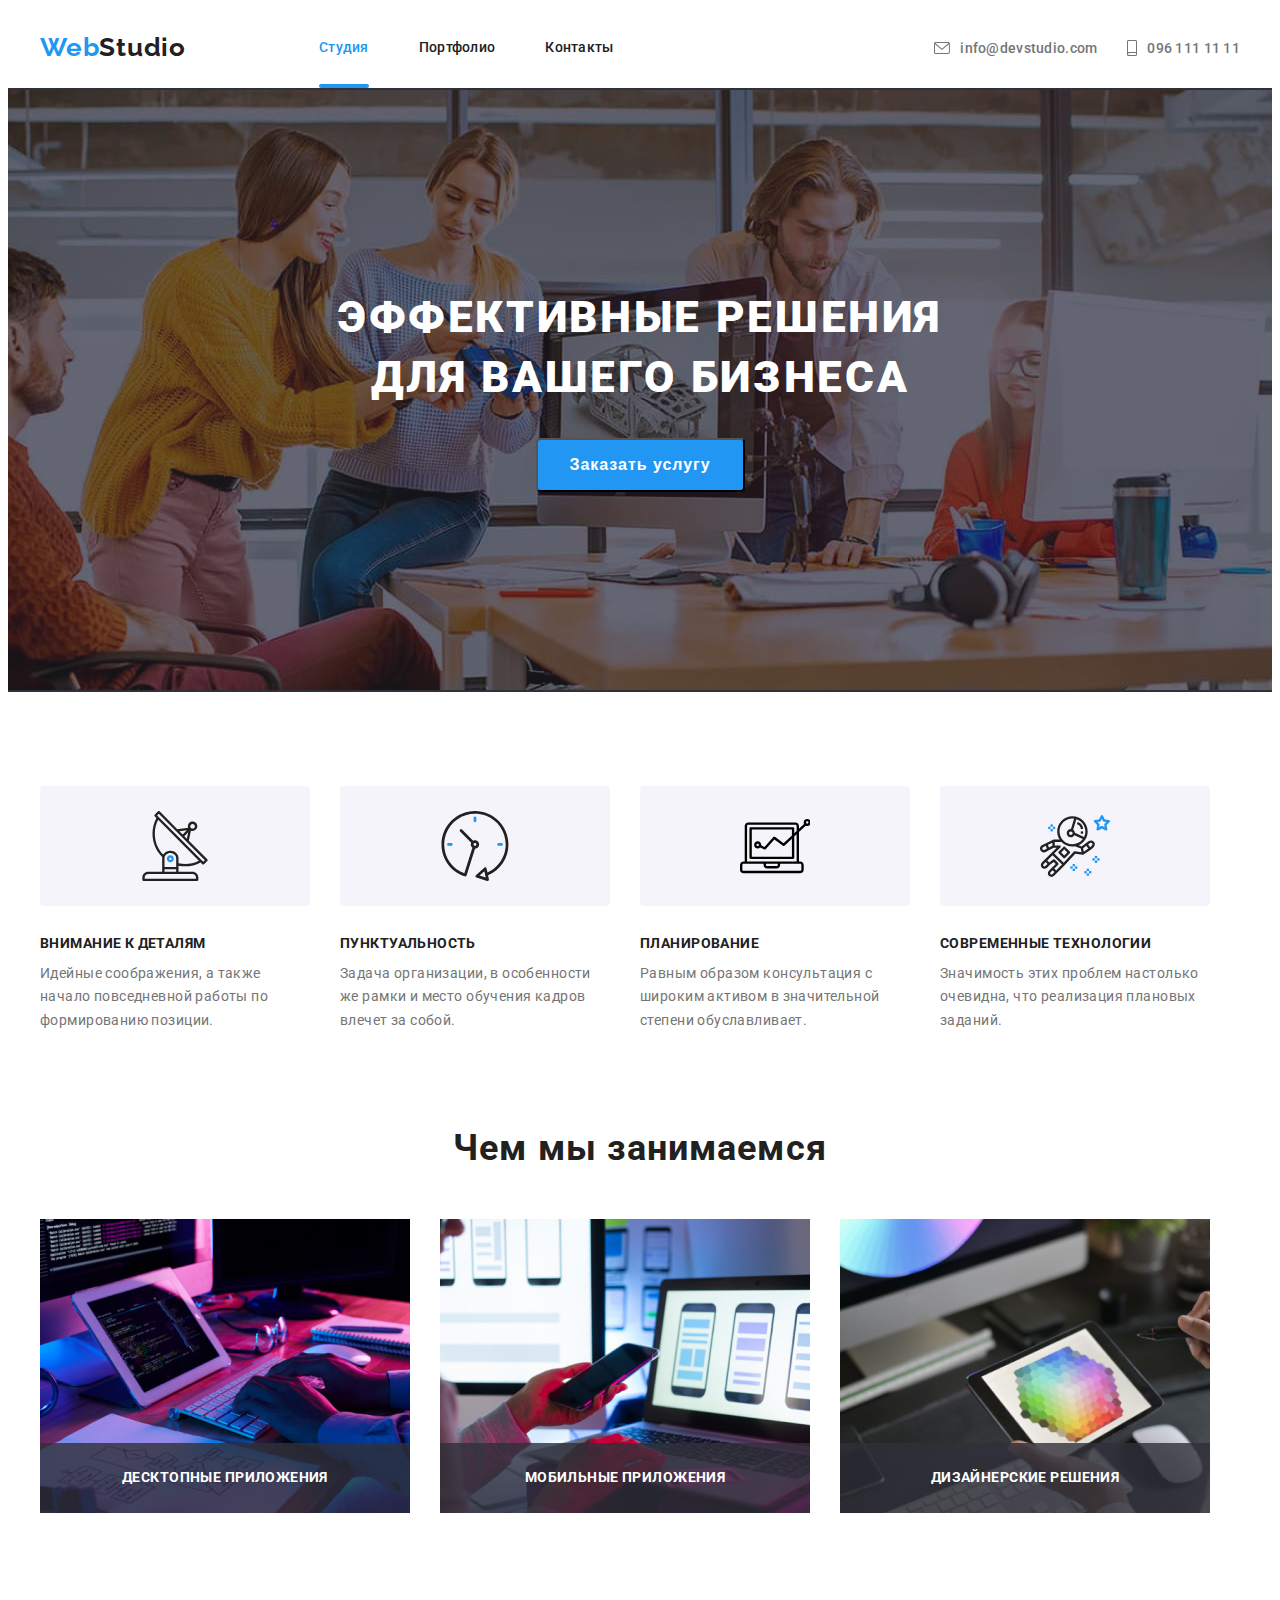
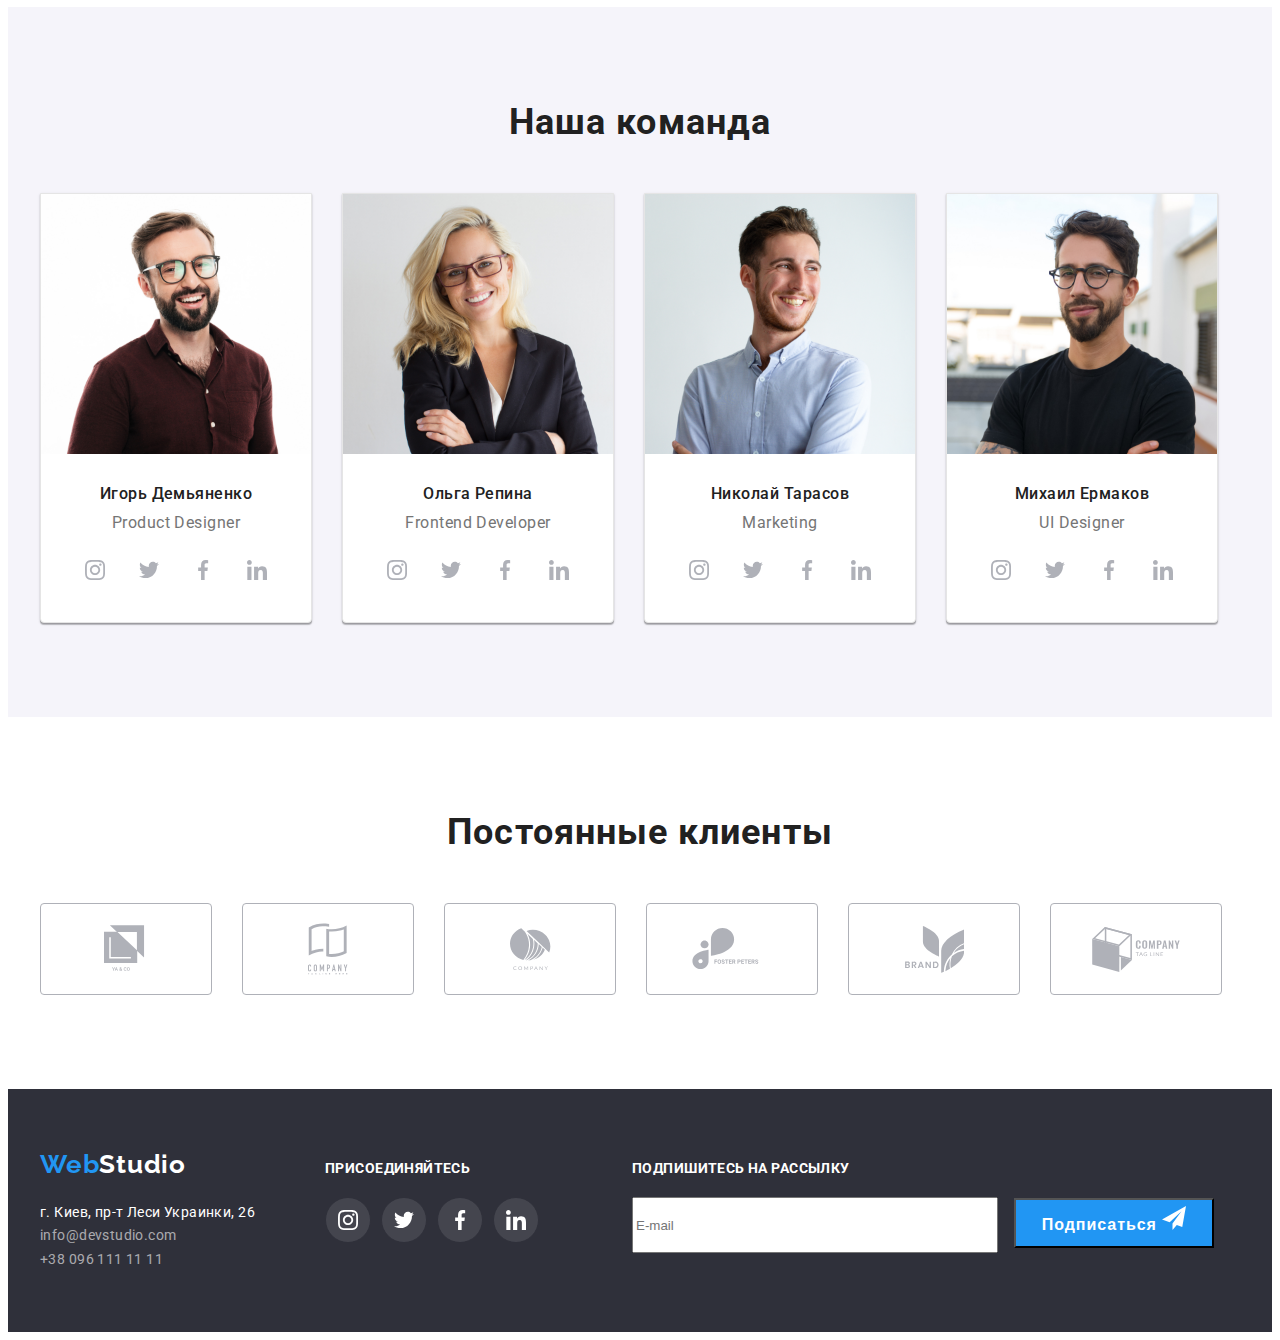
==== index.html @ 097ab473 "update" ====
<!DOCTYPE html>
<html lang="ru">
    <head>
        <meta charset="UTF-8">
        <meta name="viewport" content="width=device-width, initial-scale=1.0">
        <title>Studio</title>
        
        <link rel="preconnect" href="https://fonts.gstatic.com">
        <link href="https://fonts.googleapis.com/css2?family=Raleway:wght@700&family=Roboto:wght@400;500;700;900&display=swap"
            rel="stylesheet">
        <link rel="stylesheet" href="https://cdnjs.cloudflare.com/ajax/libs/modern-normalize/1.0.0/modern-normalize.min.css"
            integrity="sha512-ISS7cAi1PEhQ8jnbJpJZMd29NlhNj4AWYyLOSp2CE/CsHxTCu+r+t0D2yoJudVrd0/8fTVPUVDzY5Tvli75u/g=="
            crossorigin="anonymous" />
        <link rel="stylesheet" href="./css/style.css">
        </head>
<body>
    
<header>
    
    <nav class="container main-nav">
   
        <a href="" class="full-logo"><span class="logo">Web</span><span class="logotwo">Studio</span></a>    
     <ul class="site-nav list">
         <li class="item"><a href="" class="current link">Студия</a></li> 
         <li class="item"><a href="./portfolio.html" class="kont link">Портфолио</a></li> 
         <li class="item"><a href="#address" class="kont link">Контакты</a></li> 
     </ul>
     <ul class="auth-nav list">
         <li class="item">
             <a href="malito:info@devstudio.com" class="link email">
                 <svg class="envelope"><use href="./images/icons.svg#icon-envelope"></use></svg>info@devstudio.com</a></li>
         <li class="item">
             <a href="tel:+380961111111" class="link phone">
             <svg class="smartphone">
                 <use href ="./images/icons.svg#icon-smartphone"></use></svg>096 111 11 11</a></li>
     </ul>
    
    </nav>

    
 </header>
 <main>
     <section class="hero overlay">
        
    <h1 class="hero-text">Эффективные решения для вашего бизнеса</h1>
    <button class="primary-btn" data-modal-open>Заказать услугу</button>
    
   
     </section>


 <section class="whywe-container">
     <div class="container">
     <h2 class="visually-hidden">Why we</h2>
     <ul class="list advan-box">
         <li class="item">
             <div class="svg-box">
             <svg class="antenna"><use href="./images/icons.svg#icon-antenna"></use></svg></div>
             <h3 class="advantages">Внимание к деталям</h3>
             <p class="adv-text">Идейные соображения, а также начало повседневной работы по формированию позиции.</p>
         </li>
         <li class="item">
             <div class="svg-box">
            <svg class="clock">
                <use href="./images/icons.svg#icon-clock"></use>
            </svg></div>
            <h3 class="advantages">Пунктуальность</h3>
            <p class="adv-text">Задача организации, в особенности же рамки и место обучения кадров влечет за собой.</p>
        </li>
        <li class="item">
            <div class="svg-box">
            <svg class="diagram">
                <use href="./images/icons.svg#icon-diagram"></use>
            </svg></div>
            <h3 class="advantages">Планирование</h3>
            <p class="adv-text">Равным образом консультация с широким активом в значительной степени обуславливает.</p>
        </li>
        <li class="item">
            <div class="svg-box">
            <svg class="astronaut">
                <use href="./images/icons.svg#icon-astronaut"></use>
            </svg></div>
            <h3 class="advantages">Современные технологии</h3>
            <p class="adv-text">Значимость этих проблем настолько очевидна, что реализация плановых заданий.</p>
        </li>

     </ul>
   
</div>
 </section>


 <section class="wedo-container">
     <div class="container">
     <h2 class="whatwedo">Чем мы занимаемся</h2>
     <ul class="list wedo-box">
         <li class="do-item"><img src="./images/pic1.jpg" alt="pic1"> <div class="wedo-text-box"><p class="wedo-text">Десктопные приложения</p></div></li>
         <li class="do-item"><img src="./images/pic2.jpg" alt="pic2"><div class="wedo-text-box">
            <p class="wedo-text">Мобильные приложения</p>
        </div></li>
         <li class="do-item"><img src="./images/pic3.jpg" alt="pic3"><div class="wedo-text-box">
            <p class="wedo-text">Дизайнерские решения</p>
        </div></li>
         
     </ul>
</div>
 </section>


 <section class="ourteam-section team-container">
     <div class="container">

     <h2 class="ourteam">Наша команда</h2>
     <ul class="list team-box ">
         <li class="item">
            <img src="./images/ID1.jpg" alt="ph1" width="270">
             <h4 class="ourteam-lead">Игорь Демьяненко</h4>
             <p class="ourteam-position">Product Designer</p>
             <ul class="list list-box">
                 <li class="soclink-box"> <a href="" class="soc-box"> 
                     <svg class="insta">
                     <use href ="./images/icons.svg#icon-instagram"></use></svg></a></li>
                 <li class="soclink-box"> <a href="" class="soc-box">
                      <svg class="twit"><use href="./images/icons.svg#icon-twitter"></use></svg></a></li>
                 <li class="soclink-box"> <a href="" class="soc-box"><svg class="face"><use href="./images/icons.svg#icon-facebook"></use></svg></a></li>
                 <li class="soclink-box"> <a href="" class="soc-box"><svg class="linkd"><use href="./images/icons.svg#icon-linkedin"></use></svg></a></li>
             </ul>
             
         </li>
         <li class="item">
            <img src="./images/OR2.jpg" alt="ph2" width="270">
            <h4 class="ourteam-lead">Ольга Репина</h4>
            <p class="ourteam-position">Frontend Developer</p>
            <ul class="list list-box">
                <li class="soclink-box"> <a href="" class="soc-box">
                        <svg class="insta">
                            <use href="./images/icons.svg#icon-instagram"></use>
                        </svg></a></li>
                <li class="soclink-box"> <a href="" class="soc-box">
                        <svg class="twit">
                            <use href="./images/icons.svg#icon-twitter"></use>
                        </svg></a></li>
                <li class="soclink-box"> <a href="" class="soc-box"><svg class="face">
                            <use href="./images/icons.svg#icon-facebook"></use>
                        </svg></a></li>
                <li class="soclink-box"> <a href="" class="soc-box"><svg class="linkd">
                            <use href="./images/icons.svg#icon-linkedin"></use>
                        </svg></a></li>
            </ul>
            
        </li>
        <li class="item">
            <img src="./images/NT3.jpg" alt="ph3" width="270">
            <h4 class="ourteam-lead">Николай Тарасов</h4>
            <p class="ourteam-position">Marketing</p>
            <ul class="list list-box">
            <li class="soclink-box"> <a href="" class="soc-box">
                    <svg class="insta">
                        <use href="./images/icons.svg#icon-instagram"></use>
                    </svg></a></li>
            <li class="soclink-box"> <a href="" class="soc-box">
                    <svg class="twit">
                        <use href="./images/icons.svg#icon-twitter"></use>
                    </svg></a></li>
            <li class="soclink-box"> <a href="" class="soc-box"><svg class="face">
                        <use href="./images/icons.svg#icon-facebook"></use>
                    </svg></a></li>
            <li class="soclink-box"> <a href="" class="soc-box"><svg class="linkd">
                        <use href="./images/icons.svg#icon-linkedin"></use>
                    </svg></a></li>
            </ul>
            
        </li>
        <li class="item">
            <img src="./images/MY4.jpg" alt="ph4" width="270">
            <h4 class="ourteam-lead">Михаил Ермаков</h4>
            <p class="ourteam-position">UI Designer</p>
            <ul class="list list-box">
                <li class="soclink-box"> <a href="" class="soc-box">
                        <svg class="insta">
                            <use href="./images/icons.svg#icon-instagram"></use>
                        </svg></a></li>
                <li class="soclink-box"> <a href="" class="soc-box">
                        <svg class="twit">
                            <use href="./images/icons.svg#icon-twitter"></use>
                        </svg></a></li>
                <li class="soclink-box"> <a href="" class="soc-box"><svg class="face">
                            <use href="./images/icons.svg#icon-facebook"></use>
                        </svg></a></li>
                <li class="soclink-box"> <a href="" class="soc-box"><svg class="linkd">
                            <use href="./images/icons.svg#icon-linkedin"></use>
                        </svg></a></li>
            </ul>
            
        </li>
     </ul>
</div>
 </section>

 <section class="client-container">
     <div class="container">
     <h2 class="our-clients">Постоянные клиенты</h2>
     <ul class="list clients-box">
         <li class="item"><a href="" class="client-focus"><svg class="logo1"  width="44.27px" height="49.23px"><use href="./images/icons.svg#icon-logo1"></use></svg></a></li>
        <li class="item"><a href="" class="client-focus"><svg class="logo2" width="40px" height="52px"><use href="./images/icons.svg#icon-logo2"></use></svg></a></li>
        <li class="item"><a href="" class="client-focus"><svg class="logo3" width="41px" height="42.6px"><use href="./images/icons.svg#icon-logo3"></use></svg></a></li>
        <li class="item"><a href="" class="client-focus"><svg class="logo4" width="79.66px" height="42.02px"><use href="./images/icons.svg#icon-logo4"></use> </svg></a></li>
        <li class="item"><a href="" class="client-focus"><svg class="logo5" width="59px" height="47px"><use href="./images/icons.svg#icon-logo5"></use></svg></a></li>
        <li class="item"><a href="" class="client-focus"><svg class="logo6" width="88.48px" height="45.44px"><use href="./images/icons.svg#icon-logo6"></use></svg></a></li>
     </ul>
    </div>
 </section>
</main>
<footer class="footer footer-container">
    <div class="container foot-box">
        <section class="add-box">
            <h1 class="visually-hidden">Kontacts</h1>
    <a href="" class="full-logo logo-box"><span class="logo">Web</span><span class="footer-studio">Studio</span></a><br>
    
    <address id="address" class="post-box">
        
        <p><a class="post-address">г. Киев, пр-т Леси Украинки, 26</a></p>
        <p><a href="malito:info@devstudio.com" class="email-address">info@devstudio.com</a></p>
        <p><a href="tel:+380961111111" class="tel-address">+38 096 111 11 11</a></p>
    </address>
    </section>
   
    <section class="joinus-box">
        <h2 class="join-us">присоединяйтесь</h2>
        <ul class="list join-box">
            
            <li class="join-socl">
                <a href="" aria-label="Instagram"><svg class="foot-media"><use href="./images/icons.svg#icon-instagram"></use></svg></a></li>
            <li class="join-socl">
                <a href="" aria-label="Twitter"><svg class="foot-media"><use href="./images/icons.svg#icon-twitter"></use></svg></a>
            </li>
            <li class="join-socl">
                <a href="" aria-label="Facebook"><svg class="foot-media"><use href="./images/icons.svg#icon-facebook"></use></svg></a>
            </li>
            <li class="join-socl">
                <a href="" aria-label="LinkedIn"><svg class="foot-media"><use href="./images/icons.svg#icon-linkedin"></use></svg></a>
            </li>
        </ul>
    </section>
    <section class="sign-in-box">
    <h2 class="sign-in">Подпишитесь на рассылку</h2>
    
    <form action="" name="signup-form">
        <label for="signup-form"></label>
            <input type="email" name="email" id="signup-form" placeholder="E-mail"  class="signup-form">
        
        <button type="submit" class="signin-btn">Подписаться <svg class="icon-send" width="24" height="24"><use href="./icons-parttwo/icons.svg#icon-send"></use></svg></button>
    </form>
   
    </section>
   
</div>
</footer>
<div class="backdrop is-hidden" data-modal>
    <div class="modal">
        <button class="closebtn" data-modal-close><svg class="close-btn" width="11" height="11">
                <use href="./images/icons.svg#icon-close-btn"></use>
            </svg>
        </button>
        
        <form action="" name="order-form" class="form">
            <h2 class="modal-text">Оставьте свои данные, мы вам перезвоним</h2>
            
            <div class="form-field">
                <label for="user-name" class="user-info">Имя </label>
            <input type="text" name="name" id="user-name" class=" input-border">
        </div>

            <div class="form-field">
                <label for="user-tel" class="user-info">Телефон</label>
                <input type="tel" id="user-tel" class="input-border">
            </div>

            <div class="form-field">
                <label for="user-mail" class="user-info">Почта</label>
                <input type="email" name="email" id="user-mail" class="input-border">
            </div>

            <div class="form-field">
                <label for="feedback" class="user-info">Комментарий</label>
                <textarea name="feedback" class="input-border" id="feedback" rows="10" placeholder="Введите текст"></textarea>
            </div>

            
            <div class="form-agreement">
                <label >
                    <input class="agreement" type="checkbox" name="agreement" value="agreement">Соглашаюсь с рассылкой и принимаю <a href="" class="customer-agreem">Условия договора</a></label>
            </div>
            
            <button type="submit" class="sendback-btn">Отправить</button>
        </form>
    </div>
</div>
<script src="./js/modal.js"></script>
</body>

</html>
---- css/style.css ----
:root {
  --primary-text-color: #212121;
  --text-color: #757575;
  --hero-color: #ffffff;
  --accent-color: #2196f3;
}

body {
  color: var(--primary-text-color);
  font-family: Roboto, sans-serif;

  background-color: var(--hero-color);
}

.visually-hidden {
  position: absolute;
  width: 1px;
  height: 1px;
  margin: -1px;
  border: 0;
  padding: 0;
  white-space: nowrap;
  clip-path: inset(100%);
  clip: rect(0 0 0 0);
  overflow: hidden;
}

.list {
  list-style: none;
}

h1,
h2,
h3,
h4,
p,
ul {
  margin-top: 0;
  margin-bottom: 0;
}

/*Header*/

.header {
  border-bottom: 1px solid #e5e5e5;
}

.main-nav {
  display: flex;
  align-items: center;
}

.logo {
  color: var(--accent-color);
}

.logotwo {
  color: var(--primary-text-color);
}

.full-logo {
  text-decoration: none;
  font-family: Raleway, sans-serif;
  font-weight: bold;
  font-size: 26px;
  line-height: 1.2;
  letter-spacing: 0.03em;
}

.site-nav .link {
  display: block;
  padding-top: 32px;
  padding-bottom: 32px;

  color: var(--primary-text-color);
  font-weight: 500;
  font-size: 14px;
  line-height: 1.14;
  text-decoration: none;
  letter-spacing: 0.02em;
}

.site-nav {
  display: flex;
  margin-left: 93px;
}

.site-nav .item {
  margin-right: 50px;
}

.site-nav .item:last-child {
  margin-right: 0;
}

.auth-nav {
  display: flex;
  margin-left: auto;
}

.auth-nav .item + .item {
  margin-left: 30px;
}

.site-nav .current:hover,
.site-nav .current:focus {
  color: var(--accent-color);
}

.site-nav .current {
  position: relative;
  transition-property: color;
  transition-duration: 250ms;
  transition-timing-function: cubic-bezier(0.4, 0, 0.2, 1);
  color: var(--accent-color);
}

.current::after {
  position: absolute;
  top: 76px;
  content: "";
  display: block;
  width: 100%;
  height: 4px;

  background-color: #2196f3;
  border-radius: 2px;

  opacity: 1;
}

.site-nav .kont {
  transition-property: color;
  transition-duration: 250ms;
  transition-timing-function: cubic-bezier(0.4, 0, 0.2, 1);
}

.site-nav .kont:hover,
.site-nav .kont:focus {
  color: var(--accent-color);
}

.auth-nav .link {
  color: var(--text-color);
  font-weight: 500;
  font-size: 14px;
  line-height: 1.15;
  text-decoration: none;
  letter-spacing: 0.02em;
}

.auth-nav .envelope {
  width: 16px;
  height: 12px;
  margin-right: 10px;

  fill: #757575;

  transition-property: color;
  transition-duration: 250ms;
  transition-timing-function: cubic-bezier(0.4, 0, 0.2, 1);
}

.auth-nav .smartphone {
  margin-right: 10px;
  width: 10px;
  height: 16px;

  fill: #757575;

  transition-property: color;
  transition-duration: 250ms;
  transition-timing-function: cubic-bezier(0.4, 0, 0.2, 1);
}

.phone,
.email {
  display: flex;

  align-items: center;

  transition-property: color;
  transition-duration: 250ms;
  transition-timing-function: cubic-bezier(0.4, 0, 0.2, 1);
}

.auth-nav .email:hover,
.auth-nav .email:focus {
  color: var(--accent-color);
}

.auth-nav .email:hover .envelope,
.auth-nav .email:focus .envelope {
  fill: currentColor;
}

.auth-nav .phone:hover,
.auth-nav .phone:focus {
  color: var(--accent-color);
}

.auth-nav .phone:hover .smartphone,
.auth-nav .pnone:focus .smartphone {
  fill: currentColor;
}

/*Hero*/
.hero {
  padding-top: 200px;
  margin-right: auto;
  margin-left: auto;
  color: var(--hero-color);
  text-align: center;
}

.overlay {
  max-width: 1600px;

  background-image: linear-gradient(
      rgba(47, 48, 58, 0.4),
      rgba(47, 48, 58, 0.4)
    ),
    url(../icons/main-bkg.jpg);

  background-color: #2f303a;

  background-repeat: no-repeat;
  background-position: center;
}

.hero-text {
  width: 696px;
  margin-right: auto;
  margin-left: auto;

  font-weight: 900;
  font-size: 44px;
  line-height: 1.36;
  text-transform: uppercase;
  letter-spacing: 0.06em;
}

.primary-btn {
  display: inline-block;

  padding: 10px 32px;
  margin-top: 30px;
  margin-bottom: 200px;

  color: var(--hero-color);
  font-weight: 700;
  font-size: 16px;
  line-height: 1.88;
  text-align: center;
  text-decoration: none;
  align-items: center;
  letter-spacing: 0.06em;

  border-radius: 4px;
  background-color: var(--accent-color);
}

.primary-btn:hover,
.primary-btn:focus {
  transform: scale(1.25);
}

.closebtn {
  justify-content: center;
  align-items: center;
  width: 30px;
  height: 30px;

  display: flex;
  margin-top: 8px;
  margin-left: 490px;
  border-radius: 50%;
  background-color: #ffffff;
  border: 1px solid rgba(0, 0, 0, 0.1);
}

.closebtn:hover,
.closebtn:focus {
  transform: scale(1.25);
}

.backdrop {
  position: fixed;
  z-index: 5;
  top: 0;
  left: 0;
  width: 100%;
  height: 100%;
  background-color: rgba(0, 0, 0, 0.2);
}

.backdrop.is-hidden {
  opacity: 0;
  pointer-events: none;
}

.modal {
  position: absolute;
  top: 50%;
  left: 50%;
  transform: translate(-50%, -50%);

  min-width: 528px;
  min-height: 581px;
  /* padding: 40px; */

  background-color: #ffffff;
}

.form {
  /* width: 448px; */
  margin-left: auto;
  margin-right: auto;
  padding-left: 41px;
  /* padding-top: 40px; */
  padding-right: 39px;
  /* padding-bottom: 40px; */
}

.form-field {
  display: flex;
  flex-direction: column;
  margin-bottom: 10px;
}

.form-agreement {
  margin-top: 10px;
  margin-bottom: 30px;
}

.agreement {
  width: 16px;
  height: 15px;
  font-weight: 400;
  font-size: 14px;
  line-height: 1.71;
  margin-right: 7px;
  letter-spacing: 0.03em;

  color: #757575;
}

textarea {
  resize: none;
}

.input-border {
  border: 1px solid rgba(33, 33, 33, 0.2);
  border-radius: 4px;

  transition-property: border;
  transition-duration: 250ms;
  transition-timing-function: cubic-bezier(0.4, 0, 0.2, 1);
}

.input-border:hover,
.input-border:focus {
  border: 1px solid var(--accent-color);
}

.modal-text {
  font-weight: 700;
  font-size: 20px;
  line-height: 1.15;
  text-align: center;
  letter-spacing: 0.03em;
  margin-bottom: 12px;
}

.user-info {
  margin-bottom: 4px;
  font-weight: 400;
  font-size: 12px;
  line-height: 1.17;
  letter-spacing: 0.01em;

  color: #757575;
}

.form-field input::placeholder {
  padding: 12px 16px;
  font-size: 14px;
  line-height: 1.14;
  letter-spacing: 0.01em;

  color: rgba(117, 117, 117, 0.5);
}

.sendback-btn {
  justify-content: center;
  align-items: center;
  display: flex;
  margin-right: auto;
  width: 200px;
  height: 50px;
  margin-left: auto;
  border: none;
  box-shadow: 0px 4px 4px rgba(0, 0, 0, 0.15);
  border-radius: 4px;
  color: var(--primary-text-color);
}

.sendback-btn:hover,
.sendback-btn:focus {
  background-color: #188ce8;
  color: var(--hero-color);
}

.customer-agreem {
  color: var(--accent-color);
}

.closebtn:hover,
.closebtn:focus {
  fill: var(--accent-color);
}

/*Advantages*/

.advan-box {
  padding-inline-start: 0;
  display: flex;
}

.svg-box {
  justify-content: center;
  align-items: center;
  width: 270px;
  height: 120px;
  margin-right: 30px;
  margin-bottom: 30px;

  display: flex;

  background-color: #f5f4fa;
  border-radius: 4px;
  background-repeat: no-repeat;
  background-position: center;
}

.antenna,
.clock,
.diagram,
.astronaut {
  width: 70px;
  height: 70px;
}

.advan-box .item:last-child {
  margin-right: 0;
}

.advantages {
  margin-bottom: 10px;

  color: var(--primary-text-color);
  font-weight: bold;
  font-size: 14px;
  line-height: 1.14;
  text-transform: uppercase;
  letter-spacing: 0.03em;
}

.adv-text {
  width: 270px;
  color: var(--text-color);
  font-weight: 400;
  font-size: 14px;
  line-height: 1.7;
  letter-spacing: 0.03em;
}

.container {
  width: 1200px;

  /* outline: 3px solid rgb(116, 216, 112); */
  padding-left: 15px;
  padding-right: 15px;
  margin: auto;
}

.whywe-container {
  padding-top: 94px;
  padding-bottom: 94px;
}

/*What We Do*/
.whatwedo {
  margin-bottom: 50px;

  color: var(--primary-text-color);
  font-weight: 700;
  font-size: 36px;
  line-height: 1.17;
  text-align: center;
  letter-spacing: 0.03em;
}

.wedo-container {
  padding-bottom: 94px;
}

.wedo-box {
  padding-inline-start: 0px;
  display: flex;
}

.wedo-box .do-item + .do-item {
  margin-left: 30px;
}

.wedo-box .do-item {
  position: relative;
}

.wedo-text {
  font-weight: 700;
  font-size: 14px;
  line-height: 1.14;
  text-align: center;
  letter-spacing: 0.03em;
  text-transform: uppercase;
  padding-top: 27px;
  color: var(--hero-color);
}

.wedo-text-box {
  position: absolute;
  bottom: 0;
  left: 0;

  width: 370px;
  height: 70px;
  background-color: rgba(47, 48, 58, 0.8);
}

/*Our Team*/

.team-box {
  margin-top: 50px;
  padding-inline-start: 0;

  display: flex;
}

.team-box .item {
  margin-right: 30px;

  background: #ffffff;
  border: 1px solid #e5e5e5;
  box-shadow: 0px 1px 3px rgba(0, 0, 0, 0.12), 0px 1px 1px rgba(0, 0, 0, 0.14),
    0px 2px 1px rgba(0, 0, 0, 0.2);
  border-radius: 0px 0px 4px 4px;
}

.team-box .item:last-child {
  margin-right: 0;
}

.ourteam-section {
  padding-top: 94px;
  padding-bottom: 94px;
  background-color: #f5f4fa;
}

.ourteam,
.our-clients {
  color: var(--primary-text-color);
  font-weight: 700;
  font-size: 36px;
  line-height: 1.17;
  text-align: center;
  letter-spacing: 0.03em;
}

.ourteam-lead {
  margin-top: 30px;
  margin-bottom: 10px;
  text-align: center;

  color: var(--primary-text-color);
  font-weight: 500;
  font-size: 16px;
  line-height: 1.19;
  letter-spacing: 0.03em;
}

.ourteam-position {
  text-align: center;

  color: var(--text-color);
  font-weight: 400;
  font-size: 16px;
  line-height: 1.19;
  letter-spacing: 0.03em;
}

.list-box {
  display: flex;
  padding-inline-start: 0;

  justify-content: center;
  margin-top: 16px;
  margin-bottom: 30px;
}

.soclink-box {
  margin-right: 10px;
}

.soclink-box:last-child {
  margin-right: 0;
}

.insta,
.twit,
.face,
.linkd {
  fill: #afb1b8;
  width: 20px;
  height: 20px;
}

.soc-box {
  align-items: center;
  justify-content: center;
  width: 44px;
  height: 44px;

  display: flex;

  border-radius: 50%;

  transition-property: color, background-color;
  transition-duration: 250ms;
  transition-timing-function: cubic-bezier(0.4, 0, 0.2, 1);
}

.soc-box:hover,
.soc-box:focus {
  color: var(--hero-color);

  background-color: var(--accent-color);
}

.insta,
.twit,
.linkd,
.face {
  transition-property: fill;
  transition-duration: 250ms;
  transition-timing-function: cubic-bezier(0.4, 0, 0.2, 1);
}

.soc-box:hover .twit,
.soc-box:focus .twit,
.soc-box:hover .insta,
.soc-box:focus .insta,
.soc-box:hover .face,
.soc-box:focus .face,
.soc-box:hover .linkd,
.soc-box:focus .linkd {
  fill: currentColor;
}

/*Clients logo*/

.client-container {
  padding-top: 94px;
  padding-bottom: 94px;
}

.clients-box {
  display: flex;
  padding-inline-start: 0;
}

.client-focus {
  margin-right: 30px;
  margin-top: 50px;
  height: 90px;
  width: 170px;

  display: flex;

  justify-content: center;
  align-items: center;
  border-radius: 4px;
  border: 1px solid #afb1b8;
  outline: none;

  transition-property: border;
  transition-duration: 250ms;
  transition-timing-function: cubic-bezier(0.4, 0, 0.2, 1);
}

.logo1,
.logo2,
.logo3,
.logo4,
.logo5,
.logo6 {
  fill: #afb1b8;

  transition-property: fill;
  transition-duration: 250ms;
  transition-timing-function: cubic-bezier(0.4, 0, 0.2, 1);
}

.client-focus:hover,
.client-focus:focus {
  border: 1px solid var(--accent-color);
}

.client-focus:hover .logo1,
.client-focus:focus .logo1,
.client-focus:hover .logo2,
.client-focus:focus .logo2,
.client-focus:hover .logo3,
.client-focus:focus .logo3,
.client-focus:hover .logo4,
.client-focus:focus .logo4,
.client-focus:hover .logo5,
.client-focus:focus .logo5,
.client-focus:hover .logo6,
.client-focus:focus .logo6 {
  fill: var(--accent-color);
}

.logo1:hover,
.logo2:hover,
.logo3:hover,
.logo4:hover,
.logo5:hover,
.logo6:hover,
.logo1:focus,
.logo2:focus,
.logo3:focus,
.logo4:focus,
.logo5:focus,
.logo6:focus {
  fill: var(--accent-color);
}

.client-focus .item:last-child {
  margin-right: 0;
}

/*Footer*/
.footer {
  padding-top: 60px;
  padding-bottom: 60px;

  background-color: #2f303a;
}

.footer-studio {
  color: var(--hero-color);
}

.post-address,
.email-address,
.tel-address {
  color: var(--hero-color);
  font-weight: 400;
  font-style: normal;
  font-size: 14px;
  line-height: 1.7;
  letter-spacing: 0.03em;
  text-decoration: none;
}

.email-address,
.tel-address {
  color: rgba(255, 255, 255, 0.6);
}

.join-us,
.sign-in {
  margin-bottom: 20px;

  font-weight: 700;
  font-size: 14px;
  line-height: 1.14;
  letter-spacing: 0.03em;
  text-transform: uppercase;
  color: var(--hero-color);
}

.joinus-box {
  margin-left: 70px;
}

.join-socl a {
  padding: 12px;
  justify-content: center;
  align-items: center;

  display: flex;

  border: 1px solid rgb(47, 48, 58, 1);
  border-radius: 50%;
  background-size: 44px 44px;
  background-position: center;
  background-repeat: no-repeat;
  background-color: rgba(255, 255, 255, 0.1);

  transition-property: background-color, border;
  transition-duration: 250ms;
  transition-timing-function: cubic-bezier(0.4, 0, 0.2, 1);
}

.sign-in-box {
  margin-left: 93px;
}

.signin-btn {
  font-weight: 700;
  font-size: 16px;
  line-height: 1.88;

  text-align: center;
  min-width: 200px;
  min-height: 50px;
  letter-spacing: 0.06em;
  color: var(--hero-color);
  background-color: var(--accent-color);
  margin-left: 12px;
}

.signup-form {
  min-height: 50px;
  min-width: 358px;
  color: rgba(255, 255, 255, 0.6);
}

.icon-send {
  /* margin-top: 13px; */
}

.foot-media {
  width: 20px;
  height: 20px;
  fill: var(--hero-color);
}

.join-socl a:hover,
.join-socl a:active,
.join-socl a:focus {
  background-color: var(--accent-color);
  border: 1px solid var(--accent-color);
}

.join-socl + .join-socl {
  margin-left: 10px;
}

.foot-box {
  align-items: baseline;

  display: flex;
}

.post-box {
  margin-top: 20px;
}

.join-box {
  padding-inline-start: 0;

  display: flex;
}

/*Portfolio buttons*/

.btn-box {
  justify-content: center;
  padding-top: 94px;
  margin-bottom: 50px;

  display: flex;
}

.btn-box .item {
  margin-right: 8px;
}

.portf-btn {
  padding-top: 6px;
  padding-bottom: 6px;
  padding-left: 22px;
  padding-right: 22px;

  display: inline-block;

  font-weight: 500;
  font-size: 16px;
  line-height: 1.63;
  text-align: center;
  letter-spacing: 0.03em;

  border: none;

  transition-property: color, background-color;
  transition-duration: 250ms;
  transition-timing-function: cubic-bezier(0.4, 0, 0.2, 1);
}

.btn-box .item:last-child {
  margin-right: 0;
}

.portf-btn:hover,
.portf-btn:focus {
  background-color: var(--accent-color);
  color: var(--hero-color);
}

/*Portfolio main*/

img {
  max-width: 100%;
  height: auto;

  display: block;
}

.project-box {
  padding-inline-start: 0;
  display: flex;
  flex-wrap: wrap;
  margin-left: -30px;
  margin-top: -30px;
  padding-bottom: 94px;
}

.project-box .item {
  margin-left: 30px;
  margin-top: 30px;
  flex-basis: calc(100% / 3 - 30px);
}

.project-text {
  padding-top: 20px;
  padding-bottom: 20px;
  padding-right: 24px;
  padding-left: 24px;

  display: block;

  border: 1px solid #eeeeee;
}

.proj-thumb {
  position: relative;
  overflow: hidden;
}

.text-hover-box {
  position: absolute;
  top: 0;
  right: 0;

  width: 370px;
  height: 294px;
  background-color: rgba(33, 150, 243, 0.9);
  opacity: 0;
  transform: translateY(100%);

  transition-property: transform;
  transition: 250ms cubic-bezier(0.4, 0, 0.2, 1);
}

.cards:hover .text-hover-box {
  opacity: 1;
  transform: translateY(0);
}

.text-hover {
  padding: 63px 24px;
  font-weight: 400;
  font-size: 18px;
  line-height: 1.56;

  letter-spacing: 0.03em;
  color: var(--hero-color);
}

.portf-project {
  color: var(--primary-text-color);
  font-weight: 700;
  font-size: 18px;
  line-height: 2;
  letter-spacing: 0.06em;
}

.portf-text {
  color: var(--text-color);
  font-weight: 400;
  font-size: 16px;
  line-height: 1.88;
  letter-spacing: 0.03em;
}

.cards {
  display: block;
  text-decoration: none;
  outline: none;

  transition-property: box-shadow;
  transition-duration: 250ms;
  transition-timing-function: cubic-bezier(0.4, 0, 0.2, 1);
}

.cards:hover,
.cards:focus {
  box-shadow: 0 0 10px var(--text-color);
}
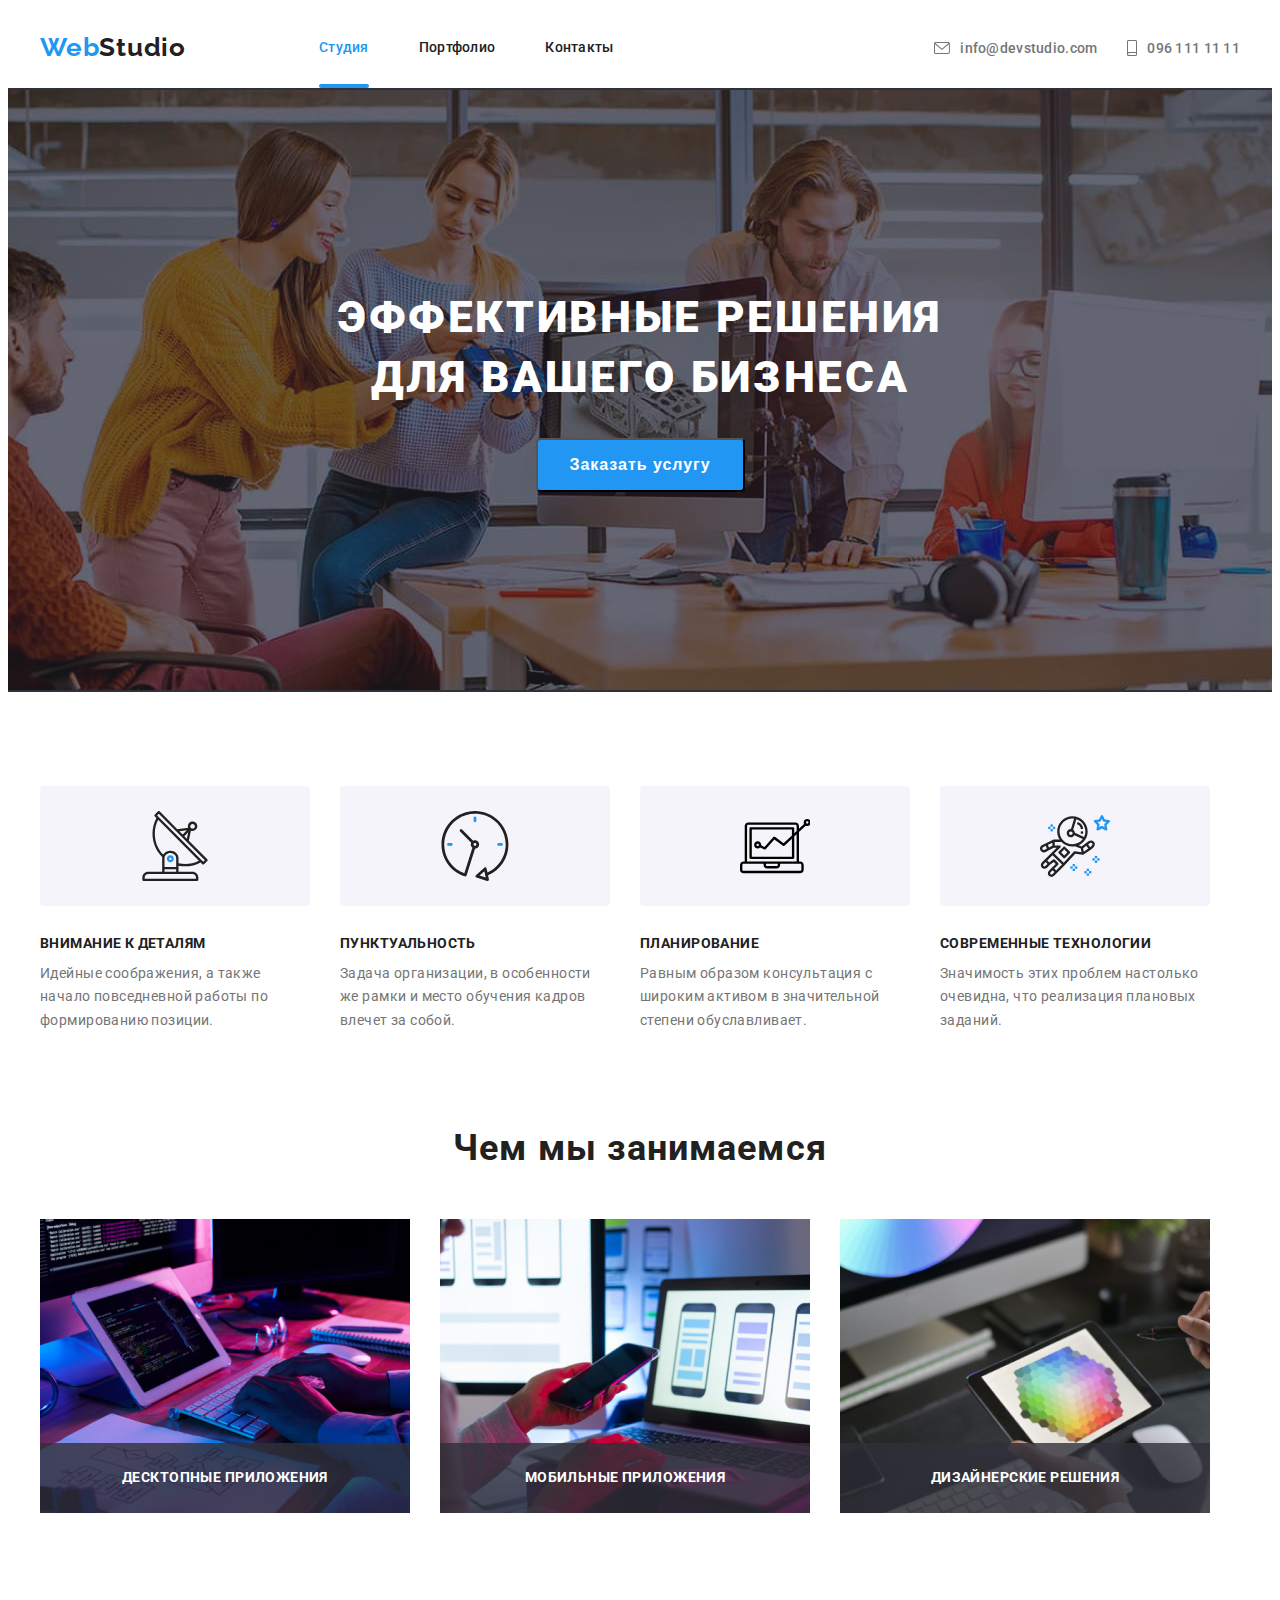
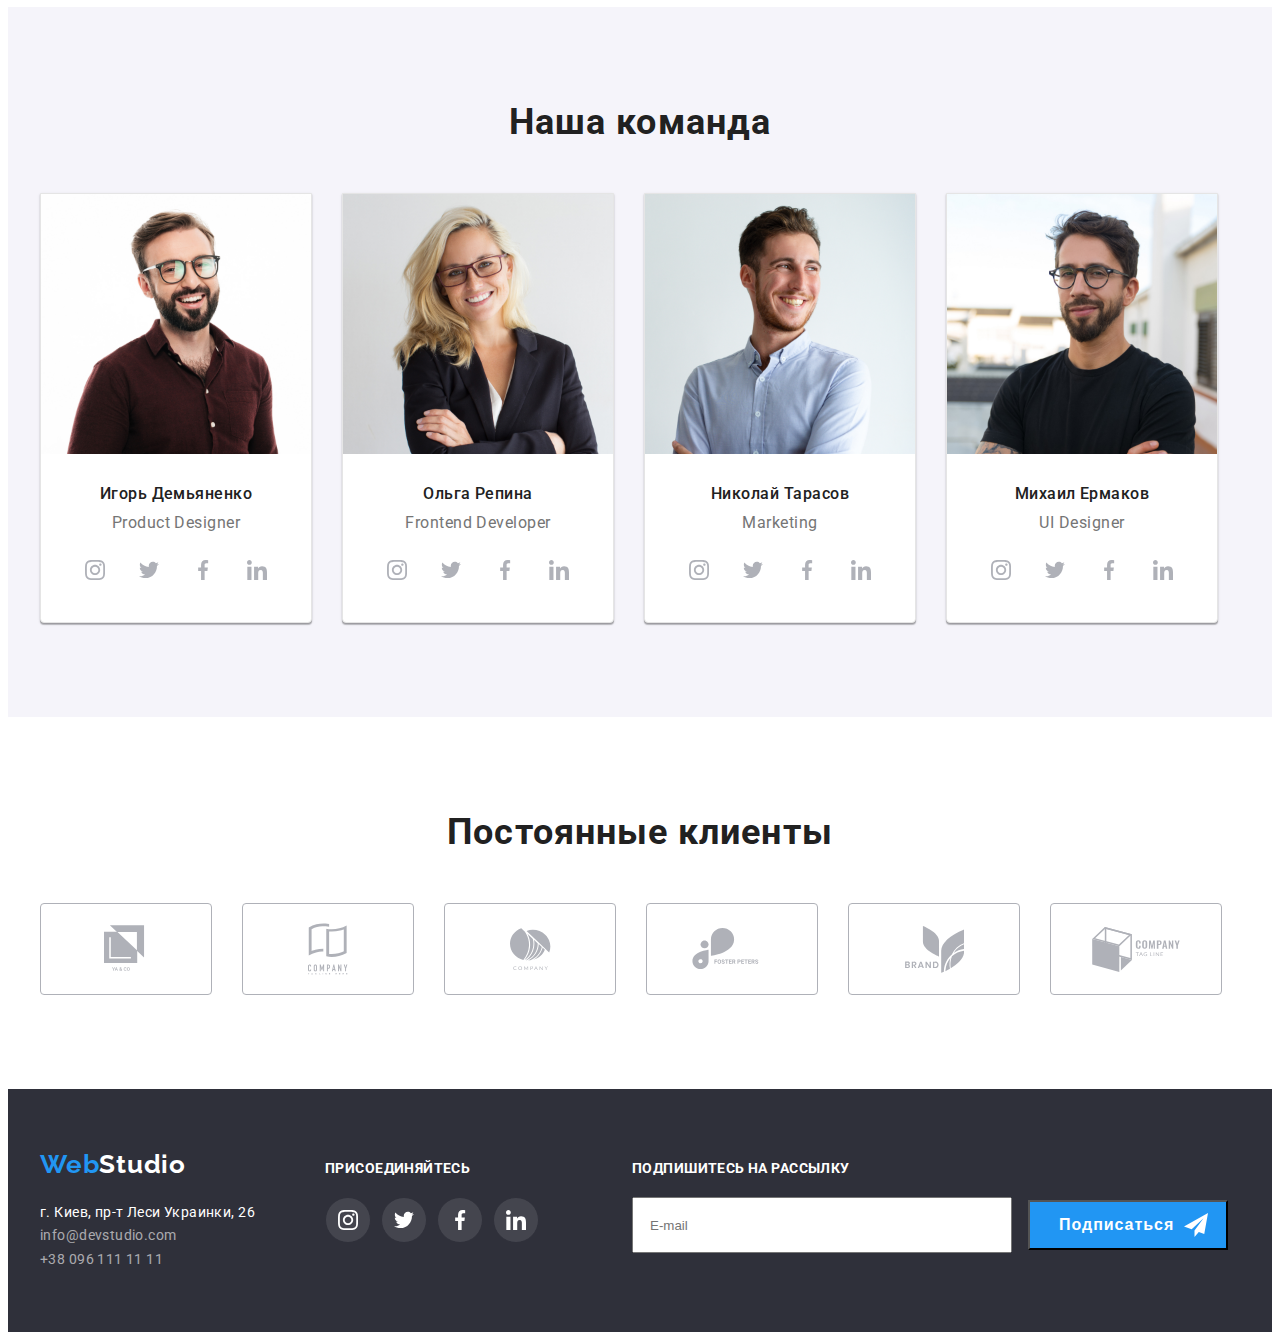
==== commit 399924af: "update" ====
--- a/index.html
+++ b/index.html
@@ -243,19 +243,22 @@
         </ul>
     </section>
     <section class="sign-in-box">
-    <h2 class="sign-in">Подпишитесь на рассылку</h2>
-    
-    <form action="" name="signup-form">
+    <b class="sign-in">Подпишитесь на рассылку</b>
+    
+    <form action="" name="signup-form" class="signup-box">
         <label for="signup-form"></label>
             <input type="email" name="email" id="signup-form" placeholder="E-mail"  class="signup-form">
         
-        <button type="submit" class="signin-btn">Подписаться <svg class="icon-send" width="24" height="24"><use href="./icons-parttwo/icons.svg#icon-send"></use></svg></button>
+        <button type="submit" class="signin-btn">Подписаться </button>
     </form>
    
     </section>
    
 </div>
 </footer>
+
+<!-- Modal window -->
+
 <div class="backdrop is-hidden" data-modal>
     <div class="modal">
         <button class="closebtn" data-modal-close><svg class="close-btn" width="11" height="11">
@@ -266,30 +269,58 @@
         <form action="" name="order-form" class="form">
             <h2 class="modal-text">Оставьте свои данные, мы вам перезвоним</h2>
             
-            <div class="form-field">
+        <div class="form-field">
                 <label for="user-name" class="user-info">Имя </label>
-            <input type="text" name="name" id="user-name" class=" input-border">
+            <div class="name-form">
+                <input type="text" name="name" id="user-name" class="input-border">
+                <span class="form-icons">
+                    <svg width="18" height="18">
+                        <use href="./icons-parttwo/icons.svg#icon-person"></use>
+                    </svg>
+                </span>
+            </div>
+
+            
         </div>
 
             <div class="form-field">
                 <label for="user-tel" class="user-info">Телефон</label>
+            <div class="name-form">
                 <input type="tel" id="user-tel" class="input-border">
-            </div>
+                <span class="form-icons">
+                <svg width="18" height="18">
+                    <use href="./icons-parttwo/icons.svg#icon-phone"></use>
+                </svg>
+            </span>
+            </div>
+            </div>
+
+
 
             <div class="form-field">
                 <label for="user-mail" class="user-info">Почта</label>
+                <div class="name-form">
                 <input type="email" name="email" id="user-mail" class="input-border">
+                <span class="form-icons">
+                <svg width="18" height="18">
+                    <use href="./icons-parttwo/icons.svg#icon-email"></use>
+                </svg>
+                </span>
+                </div>
             </div>
 
             <div class="form-field">
                 <label for="feedback" class="user-info">Комментарий</label>
-                <textarea name="feedback" class="input-border" id="feedback" rows="10" placeholder="Введите текст"></textarea>
+                <textarea  name="feedback" class="input-border comment" id="feedback" rows="10" placeholder="Введите текст"></textarea>
             </div>
 
             
             <div class="form-agreement">
-                <label >
-                    <input class="agreement" type="checkbox" name="agreement" value="agreement">Соглашаюсь с рассылкой и принимаю <a href="" class="customer-agreem">Условия договора</a></label>
+                <label class="check-agreement" >
+                    <input class="checkbox" type="checkbox" name="agreement" value="agreement">
+                    <span class="check-icon"></span>
+                    Соглашаюсь с рассылкой и принимаю <a href="" class="customer-agreem">Условия договора</a>
+                    </label>
             </div>
             
             <button type="submit" class="sendback-btn">Отправить</button>
--- a/css/style.css
+++ b/css/style.css
@@ -240,6 +240,8 @@
   letter-spacing: 0.06em;
 }
 
+/* Modal window */
+
 .primary-btn {
   display: inline-block;
 
@@ -319,7 +321,7 @@
   padding-left: 41px;
   /* padding-top: 40px; */
   padding-right: 39px;
-  /* padding-bottom: 40px; */
+  padding-bottom: 40px;
 }
 
 .form-field {
@@ -329,11 +331,12 @@
 }
 
 .form-agreement {
+  position: relative;
   margin-top: 10px;
   margin-bottom: 30px;
 }
 
-.agreement {
+.checkbox {
   width: 16px;
   height: 15px;
   font-weight: 400;
@@ -343,16 +346,40 @@
   letter-spacing: 0.03em;
 
   color: #757575;
-}
-
-textarea {
+  appearance: none;
+  outline-offset: 0;
+}
+
+.check-icon {
+  position: absolute;
+  display: inline-block;
+  top: 0;
+  left: 0;
+  content: "";
+  width: 16px;
+  height: 15px;
+  border: 1px solid var(--primary-text-color);
+}
+
+.checkbox:checked + .check-icon {
+  background-color: var(--accent-color);
+  border-radius: 2px;
+  background-origin: border-box;
+  border-color: var(--accent-color);
+  background-image: url(../icons-parttwo/icon-check.svg);
+  background-size: contain;
+}
+
+.textarea {
   resize: none;
 }
 
 .input-border {
+  min-height: 40px;
+  min-width: 100%;
   border: 1px solid rgba(33, 33, 33, 0.2);
   border-radius: 4px;
-
+  padding-left: 42px;
   transition-property: border;
   transition-duration: 250ms;
   transition-timing-function: cubic-bezier(0.4, 0, 0.2, 1);
@@ -389,6 +416,10 @@
   letter-spacing: 0.01em;
 
   color: rgba(117, 117, 117, 0.5);
+}
+
+.comment {
+  padding: 12px 16px;
 }
 
 .sendback-btn {
@@ -402,13 +433,40 @@
   border: none;
   box-shadow: 0px 4px 4px rgba(0, 0, 0, 0.15);
   border-radius: 4px;
-  color: var(--primary-text-color);
+
+  background-color: #188ce8;
+  color: var(--hero-color);
+
+  transition-property: color, background-color;
+  transition-duration: 250ms;
+  transition-timing-function: cubic-bezier(0.4, 0, 0.2, 1);
 }
 
 .sendback-btn:hover,
 .sendback-btn:focus {
-  background-color: #188ce8;
-  color: var(--hero-color);
+  background-color: #2196f3;
+  color: var(--hero-color);
+}
+
+.name-form {
+  position: relative;
+  min-width: 342px;
+}
+
+.form-icons {
+  position: absolute;
+  top: 50%;
+  left: 12px;
+  transform: translateY(-50%);
+  fill: var(--primary-text-color);
+  transition-property: fill;
+  transition-duration: 250ms;
+  transition-timing-function: cubic-bezier(0.4, 0, 0.2, 1);
+}
+
+.input-border:hover ~ .form-icons,
+.input-border:focus ~ .form-icons {
+  fill: var(--accent-color);
 }
 
 .customer-agreem {
@@ -819,29 +877,47 @@
   margin-left: 93px;
 }
 
+.signup-box {
+  margin-top: 20px;
+}
+
 .signin-btn {
+  position: relative;
   font-weight: 700;
   font-size: 16px;
   line-height: 1.88;
-
-  text-align: center;
+  padding-left: 29px;
+  text-align: left;
   min-width: 200px;
   min-height: 50px;
   letter-spacing: 0.06em;
   color: var(--hero-color);
   background-color: var(--accent-color);
   margin-left: 12px;
+}
+
+.signin-btn::after {
+  position: absolute;
+  top: 50%;
+  transform: translateY(-50%);
+  display: inline-block;
+  content: "";
+  background-image: url(../icons-parttwo/send.svg);
+  width: 24px;
+  height: 24px;
+  margin-left: 10px;
 }
 
 .signup-form {
   min-height: 50px;
   min-width: 358px;
   color: rgba(255, 255, 255, 0.6);
-}
-
-.icon-send {
-  /* margin-top: 13px; */
-}
+  padding-left: 16px;
+}
+
+/* .icon-send {
+  position: absolute;
+} */
 
 .foot-media {
   width: 20px;
